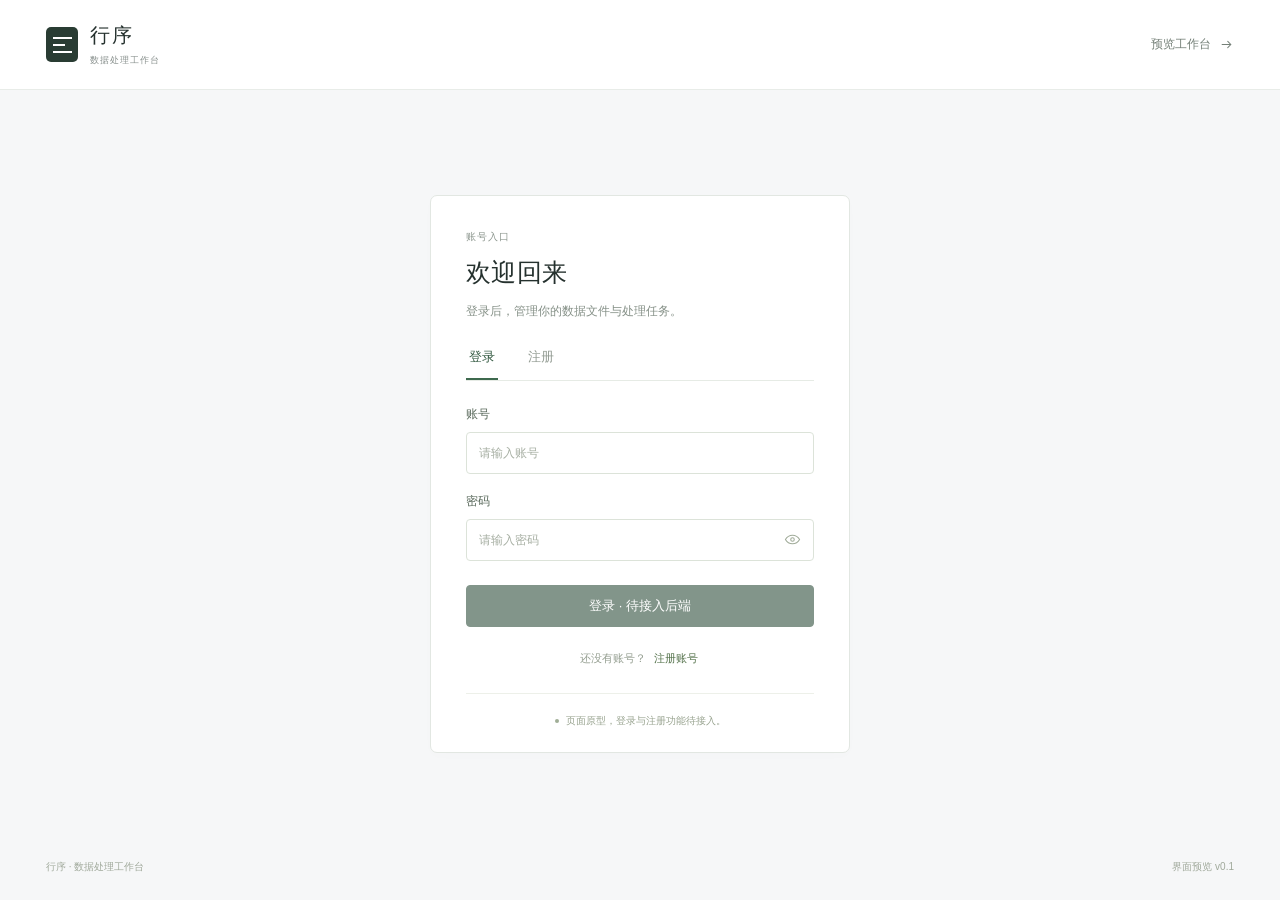
==== frontend/auth.html @ 137dc17e "The basic front-end pages have been implemented, with initial support for the application entry poin" ====
<!doctype html>
<html lang="zh-CN">
<head>
  <meta charset="utf-8">
  <meta name="viewport" content="width=device-width, initial-scale=1">
  <meta name="theme-color" content="#f6f7f8">
  <title>登录 · 行序</title>
  <link rel="icon" href="data:image/svg+xml,%3Csvg xmlns='http://www.w3.org/2000/svg' viewBox='0 0 32 32'%3E%3Crect width='32' height='32' rx='6' fill='%23273732'/%3E%3Cpath d='M8 10h16M8 16h10M8 22h16' stroke='white' stroke-width='2'/%3E%3C/svg%3E">
  <link rel="stylesheet" href="styles.css">
  <link rel="stylesheet" href="auth.css">
  <script defer src="auth.js"></script>
</head>
<body class="auth-page">
  <header class="auth-header">
    <a class="brand" href="auth.html" aria-label="行序账号首页"><span class="brand-mark" aria-hidden="true"><i></i><i></i><i></i></span><span>行序<span class="brand-sub">数据处理工作台</span></span></a>
    <a class="auth-preview-link" href="index.html">预览工作台<svg viewBox="0 0 24 24" aria-hidden="true"><path d="M5 12h14m-5-5 5 5-5 5"/></svg></a>
  </header>

  <main class="auth-main">
    <section class="auth-card" aria-labelledby="auth-title">
      <div class="auth-intro"><span class="auth-eyebrow">账号入口</span><h1 id="auth-title">欢迎回来</h1><p id="auth-description">登录后，管理你的数据文件与处理任务。</p></div>
      <div class="auth-tabs" role="tablist" aria-label="账号操作">
        <button id="login-tab" class="auth-tab active" type="button" role="tab" aria-selected="true" aria-controls="auth-panel" tabindex="0" data-mode="login">登录</button>
        <button id="register-tab" class="auth-tab" type="button" role="tab" aria-selected="false" aria-controls="auth-panel" tabindex="-1" data-mode="register">注册</button>
      </div>

      <div id="auth-panel" role="tabpanel" aria-labelledby="login-tab">
        <form id="auth-form" class="auth-form" novalidate>
          <div class="auth-field"><label for="account">账号</label><input id="account" name="username" type="text" autocomplete="username" autocapitalize="none" spellcheck="false" placeholder="请输入账号"></div>
          <div class="auth-field"><label for="password">密码</label><div class="password-input"><input id="password" name="password" type="password" autocomplete="current-password" placeholder="请输入密码"><button class="password-toggle" type="button" data-password="password" aria-label="显示密码" aria-pressed="false"><svg viewBox="0 0 24 24" aria-hidden="true"><path d="M2 12s3.5-6 10-6 10 6 10 6-3.5 6-10 6S2 12 2 12Z"/><circle cx="12" cy="12" r="2.5"/><path class="eye-slash" d="m4 4 16 16"/></svg></button></div></div>
          <div class="auth-field" id="confirm-field" hidden><label for="confirm-password">确认密码</label><div class="password-input"><input id="confirm-password" name="password_confirmation" type="password" autocomplete="new-password" placeholder="请再次输入密码" disabled><button class="password-toggle" type="button" data-password="confirm-password" aria-label="显示确认密码" aria-pressed="false"><svg viewBox="0 0 24 24" aria-hidden="true"><path d="M2 12s3.5-6 10-6 10 6 10 6-3.5 6-10 6S2 12 2 12Z"/><circle cx="12" cy="12" r="2.5"/><path class="eye-slash" d="m4 4 16 16"/></svg></button></div></div>
          <button id="auth-submit" class="auth-submit" type="submit" disabled>登录 · 待接入后端</button>
        </form>
        <p class="auth-switch-prompt"><span id="switch-description">还没有账号？</span><button id="switch-mode" type="button">注册账号</button></p>
      </div>

      <div class="auth-prototype-note"><span class="small-dot"></span><span>页面原型，登录与注册功能待接入。</span></div>
    </section>
  </main>

  <footer class="auth-footer"><span>行序 · 数据处理工作台</span><span>界面预览 v0.1</span></footer>
</body>
</html>
---- frontend/styles.css ----
:root{--bg:#f6f7f8;--surface:#fff;--text:#25312e;--muted:#7b8480;--line:#e5e9e7;--green:#386650;--green-bg:#edf5ef;--accent:#294e40;--blue:#456d92;--red:#ac524b;--radius:5px;font-family:-apple-system,BlinkMacSystemFont,"Segoe UI","Microsoft YaHei",sans-serif;color:var(--text);font-size:13px;font-synthesis:none}
*{box-sizing:border-box}body{margin:0;background:var(--bg)}button,input,select{font:inherit}button,a,input{ -webkit-tap-highlight-color:transparent}button{cursor:pointer}button:disabled{cursor:not-allowed;opacity:.45}button{color:inherit}a{color:inherit;text-decoration:none}svg{width:18px;height:18px;fill:none;stroke:currentColor;stroke-width:1.65;stroke-linecap:round;stroke-linejoin:round;flex-shrink:0}.svg-library{position:absolute;width:0;height:0;overflow:hidden}button:focus-visible,a:focus-visible,.dropzone:focus-visible{outline:2px solid #527d68;outline-offset:3px}input:focus-visible{outline:0;border-color:#6f947e!important;box-shadow:0 0 0 2px #38665013}[hidden]{display:none!important}
.sidebar{width:214px;position:fixed;inset:0 auto 0 0;background:#fff;border-right:1px solid var(--line);display:flex;flex-direction:column;z-index:5;padding:33px 16px 0}.brand{display:flex;gap:12px;align-items:center;padding:0 10px}.brand>span:last-child{font-size:21px;font-weight:650;letter-spacing:2px}.brand-sub{display:block;font-size:10px;color:#88908d;font-weight:400;letter-spacing:1px;margin-top:5px}.brand-mark{display:flex;flex-direction:column;gap:5px;justify-content:center;width:33px;height:37px;background:#293c33;border-radius:5px;padding:9px 7px}.brand-mark i{display:block;height:2px;background:#fff;width:19px}.brand-mark i:nth-child(2){width:12px}.workspace-label{display:flex;justify-content:space-between;align-items:center;color:#969e99;font-size:10px;letter-spacing:1px;padding:43px 13px 13px}.workspace-label span{font-size:9px;letter-spacing:.5px;border:1px solid var(--line);padding:2px 4px;border-radius:3px;color:#8a948e}.nav-item{display:flex;align-items:center;width:100%;gap:12px;border:0;background:transparent;border-radius:4px;padding:12px 13px;margin:2px 0;color:#717c75;text-align:left;font-size:13px}.nav-item:hover{background:#f5f7f5}.nav-item.active{background:#edf3ef;color:#345a45;font-weight:600}.nav-item svg{width:17px;height:17px}.nav-count{margin-left:auto;font-size:10px;min-width:21px;text-align:center;border:1px solid #d4e0d7;border-radius:3px;padding:1px 4px;font-weight:500}.sidebar-note{margin-top:auto;padding:30px 12px 25px;font-size:11px;color:#69786e}.small-dot{display:inline-block;width:5px;height:5px;border-radius:50%;background:#789987;margin-right:7px;vertical-align:middle}.sidebar-note p{font-size:10px;line-height:1.8;color:#99a19c;margin:7px 0 0}.sidebar-bottom{display:flex;align-items:center;gap:10px;border-top:1px solid var(--line);padding:19px 8px}.avatar{display:grid;place-items:center;width:31px;height:31px;background:#ecefe9;border:1px solid #e0e6dc;border-radius:50%;font-size:12px;color:#65715b}.sidebar-bottom strong{display:block;font-size:11px;font-weight:500}.sidebar-bottom div>span{display:block;font-size:9px;color:#939b96;margin-top:3px}.version{font-size:10px;color:#a5aba7;margin-left:auto;font-family:monospace}.shell{margin-left:214px}.topbar{height:64px;border-bottom:1px solid var(--line);padding:0 38px;display:flex;align-items:center;justify-content:space-between;background:#fff}.breadcrumb{display:flex;gap:12px;align-items:center;color:#98a09b;font-size:11px}.breadcrumb svg{width:11px;height:11px;color:#aab1ad}.breadcrumb span{color:#57635c}.topbar-right{display:flex;align-items:center;gap:24px}.prototype-badge{font-size:10px;padding:3px 7px;border:1px solid #e2e5e1;border-radius:3px;color:#7e887f;background:#fafbf9}.plain-button{border:0;background:transparent;display:inline-flex;align-items:center;gap:6px;color:#6d7972;font-size:11px;padding:6px 0}.plain-button:hover,.text-button:hover{color:#1f5239}.plain-button svg{width:14px;height:14px}main{padding:36px 38px 20px;max-width:1700px;margin:auto}.page-heading{display:flex;align-items:center;justify-content:space-between;gap:20px;margin-bottom:30px}.eyebrow{font-size:10px;color:#8c9690;letter-spacing:1.5px;margin-bottom:8px}h1{font-size:26px;font-weight:600;letter-spacing:.4px;margin:0}h2{font-weight:600;margin:0;font-size:16px}.page-heading p{color:#8a938d;font-size:12px;margin:10px 0 0}.heading-actions{display:flex;gap:10px;padding-top:13px}.button{display:inline-flex;align-items:center;justify-content:center;gap:7px;border:1px solid #dce2de;background:#fff;min-height:35px;padding:8px 13px;border-radius:var(--radius);font-size:12px;line-height:1.3;white-space:nowrap}.button svg{width:15px;height:15px}.button:hover{background:#f5f7f5}.button.primary{background:var(--accent);border-color:var(--accent);color:white}.button.primary:hover{background:#203f33}.button.small{padding:6px 9px;min-height:29px;font-size:11px}.stats{display:grid;grid-template-columns:repeat(4,1fr);background:#fff;border:1px solid var(--line);border-radius:var(--radius);margin-bottom:25px;padding:23px 0}.stat{padding:0 25px;border-right:1px solid var(--line)}.stat:last-child{border:0}.stat-label{font-size:11px;color:#859087;display:flex;align-items:center;gap:6px}.stat-label .small-dot{margin:0;width:5px;height:5px}.stat-value{font-size:28px;letter-spacing:-.5px;font-weight:550;line-height:1.4;margin-top:5px;font-variant-numeric:tabular-nums}.stat-value small{font-size:10px;color:#939b96;font-weight:400;margin-left:10px;letter-spacing:0}.stat-value.success{color:#456b52}.stat-value.danger{color:#a05d55}.panel{background:white;border:1px solid var(--line);border-radius:var(--radius);overflow:hidden}.panel-toolbar{display:flex;justify-content:space-between;align-items:center;padding:0 19px;border-bottom:1px solid var(--line);height:53px}.tabs{display:flex;align-self:stretch;gap:24px}.tab{border:0;border-bottom:2px solid transparent;background:transparent;padding:0 1px;color:#858d87;font-size:12px;white-space:nowrap}.tab.active{color:#325940;border-bottom-color:#3e694e;font-weight:600}.tab span{font-size:10px;background:#f0f3ef;padding:1px 5px;border-radius:3px;margin-left:4px;color:#7d887f}.tab.active span{background:#eaf0e9;color:#5f785e}.icon-button{width:29px;height:29px;display:inline-flex;justify-content:center;align-items:center;flex-shrink:0;border:1px solid transparent;background:transparent;border-radius:4px;color:#8a958d}.icon-button:hover{background:#f1f4f0;color:#3f5e49}.icon-button svg{width:16px;height:16px}.filterbar{display:flex;align-items:center;gap:20px;padding:17px 20px}.search-field{position:relative;display:block;width:280px;max-width:100%}.search-field>svg{position:absolute;left:10px;top:9px;width:14px;height:14px;color:#a0a8a2}.search-field input{width:100%;border:1px solid #e1e6e1;background:#fff;border-radius:4px;height:33px;padding:7px 10px 7px 32px;font-size:11px;color:#4b5b50}.search-field input::placeholder{color:#a1aaa3}.filter-note{font-size:10px;color:#9aa29b;white-space:nowrap}.separator{padding:0 10px;color:#c1c8c1}.export-button{margin-left:auto;white-space:nowrap}.table-scroll{overflow:auto}table{border-collapse:collapse;width:100%;text-align:left;white-space:nowrap}th{height:38px;background:#f8faf8;border-top:1px solid #edf0ed;border-bottom:1px solid #e9ede8;color:#8b958c;font-size:10px;font-weight:500;padding:0 18px}td{height:77px;border-bottom:1px solid #edf0ed;padding:12px 18px;font-size:11px;color:#68766b}tbody tr:last-child td{border-bottom:0}tbody tr:hover{background:#fcfdfb}.task-table{min-width:950px}.task-table th:first-child,.task-table td:first-child{padding-left:20px}.file-cell{display:flex;align-items:center;gap:11px;max-width:300px}.file-symbol{height:34px;width:28px;background:#f2f5ee;display:grid;place-items:center;border:1px solid #e6eadd;border-radius:3px;color:#7e936c;flex-shrink:0}.file-symbol svg{width:17px;height:17px}.file-name{display:block;max-width:230px;overflow:hidden;text-overflow:ellipsis;color:#3f4b42;font-size:12px;font-weight:500;margin-bottom:6px}.task-id{display:block;color:#a3aba4;font-family:"SFMono-Regular",Consolas,monospace;font-size:9px;letter-spacing:.25px}.person{display:flex;gap:7px;align-items:center}.mini-avatar{width:21px;height:21px;border-radius:50%;background:#f0f1ed;display:grid;place-items:center;color:#8b9682;font-size:9px}.tag{display:inline-flex;align-items:center;gap:5px;padding:4px 7px;border-radius:3px;font-size:10px;line-height:1;white-space:nowrap;font-weight:400}.tag .small-dot{margin:0;width:4px;height:4px;background:currentColor}.tag.running{color:#567699;background:#edf2f8}.tag.queued{color:#97825d;background:#f7f3e9}.tag.succeeded{color:#5e805e;background:#eff5eb}.tag.failed{color:#b06f62;background:#faefeb}.tag.neutral{color:#7d887b;background:#f2f4f0}.progress-cell{width:112px}.progress-caption{display:flex;justify-content:space-between;gap:12px;font-size:10px;color:#9aa399;margin-bottom:7px}.progress-caption span:last-child{font-variant-numeric:tabular-nums;color:#768b75}.progress-track{height:3px;background:#edf1eb;border-radius:3px;overflow:hidden}.progress-fill{height:100%;background:#86a77b;border-radius:3px;transition:width .5s}.progress-fill.running{background:#86a0bd}.progress-fill.failed{background:#c5a295}.numeric{text-align:right;font-variant-numeric:tabular-nums}.good-count{color:#73856a}.bad-count{color:#b17a66}.count-divider{padding:0 5px;color:#c0c7bd}.date-cell{color:#8d978d;font-size:10px;font-variant-numeric:tabular-nums}.date-cell span{display:block;margin-top:5px;font-size:9px;color:#abb2a8}.text-button{border:0;background:transparent;padding:4px 0;color:#55765b;font-size:11px}.row-actions{display:flex;gap:12px;align-items:center;justify-content:flex-end}.row-actions .text-button{white-space:nowrap}.action-heading{text-align:right}.table-footer{display:flex;justify-content:space-between;align-items:center;padding:13px 20px;border-top:1px solid var(--line);font-size:10px;color:#a1a99f;min-height:53px}.pagination{display:flex;align-items:center;gap:12px;font-variant-numeric:tabular-nums}.pagination .icon-button{border-color:#e6eae2;width:24px;height:24px}.pagination svg{width:12px;height:12px}.rotate{transform:rotate(180deg)}.page-footer{display:flex;justify-content:space-between;gap:16px;color:#a0a99f;font-size:10px;padding-top:21px}.empty-state{text-align:center;height:230px;color:#9aa599;padding:50px 20px;white-space:normal}.empty-state svg{width:28px;height:28px;display:block;margin:0 auto 14px;color:#b0bdac}.empty-state strong{display:block;font-size:13px;font-weight:500;color:#768672}.empty-state p{font-size:11px;margin-top:10px}.section-bar{padding:20px 24px;display:flex;justify-content:space-between;gap:20px;align-items:center;border-bottom:1px solid var(--line)}.section-bar h2{font-size:14px}.section-bar>span{font-size:10px;color:#98a193}.panel-footnote{padding:16px 20px;font-size:11px;color:#9ba492;border-top:1px solid var(--line)}.rule-intro{margin:23px 24px;color:#8e9987;font-size:12px;line-height:1.8}.rule-row{display:flex;gap:18px;align-items:flex-start;padding:20px 24px;border-bottom:1px solid #edf0e9}.rule-index{font:11px Consolas,monospace;color:#a2ad99;margin-top:2px}.rule-row strong{font-size:12px;font-weight:500}.rule-row p{font-size:11px;color:#8f9a87;margin:7px 0 0;line-height:1.7}.rule-row code{font-size:10px;margin-left:auto;color:#819176;background:#f4f6f0;border:1px solid #e9eee2;padding:4px 7px;border-radius:3px}.rule-format{margin:24px;background:#f8faf5;border:1px solid #e8eddf;padding:18px;border-radius:4px}.rule-format strong{font-size:12px;font-weight:500}.rule-format p{font-size:11px;color:#909c84;line-height:1.8}.rule-format code{font:11px Consolas,monospace;color:#5b6e4a}
dialog{color:var(--text);border:1px solid #e0e6db;padding:0;box-shadow:0 18px 70px #28342420}dialog::backdrop{background:#283b3440}.modal{width:550px;max-width:calc(100% - 30px);border-radius:8px;max-height:90vh}.modal-heading{display:flex;justify-content:space-between;gap:20px;padding:25px 25px 20px;border-bottom:1px solid var(--line)}.modal-heading h2{font-size:17px}.modal-heading p{font-size:11px;color:#929b8b;line-height:1.7;margin:8px 0 0}.modal-body{padding:24px 25px}.field-label{display:flex;align-items:center;gap:7px;font-size:12px;font-weight:500;margin-bottom:11px}.field-label span{color:#a1aa98;font-size:10px;font-weight:400}.dropzone{position:relative;display:flex;align-items:center;justify-content:center;flex-direction:column;gap:12px;padding:30px 15px;border:1px dashed #cbd7c1;border-radius:5px;background:#fafcf7;cursor:pointer;min-height:170px;text-align:center}.dropzone:hover,.dropzone.dragging{background:#f2f7ed;border-color:#85a36c}.dropzone input{position:absolute;opacity:0;width:1px;height:1px}.upload-icon{width:36px;height:36px;display:grid;place-items:center;border:1px solid #dfe7d5;border-radius:6px;background:white;color:#81966d}.upload-icon svg{width:20px;height:20px}.dropzone strong{font-size:12px;font-weight:500;color:#617252;max-width:100%;overflow-wrap:anywhere}.dropzone>span:last-child{font-size:10px;color:#a0ab93}.upload-tools{display:flex;justify-content:space-between;align-items:center;gap:12px;margin:8px 0 24px}.upload-tools>span{font-size:10px;color:#9aa68c}.upload-tools button{font-size:10px;white-space:nowrap}.text-input{width:100%;height:36px;border:1px solid #dce4d3;border-radius:4px;padding:8px 10px;font-size:12px;background:#fff}.text-input::placeholder{color:#b0b8a7}.notice{display:flex;gap:9px;align-items:flex-start;background:#f6f8f2;padding:12px;border-radius:4px;margin-top:20px;color:#8b987d}.notice svg{width:14px;height:14px;margin-top:2px}.notice p{font-size:10px;line-height:1.9;margin:0}.modal-footer{display:flex;justify-content:flex-end;gap:10px;border-top:1px solid var(--line);padding:16px 25px;background:#fcfdfb}.form-error{font-size:11px;color:#b46658;line-height:1.8;margin-bottom:0}.help-content{font-size:12px;line-height:2;color:#77856a}.help-content ol{padding-left:20px;margin-top:0}.help-content li{padding-bottom:8px}.help-content p{font-size:11px;color:#96a086}.detail-drawer{position:fixed;inset:0 0 0 auto;margin:0;height:100dvh;max-height:100dvh;max-width:calc(100% - 24px);width:510px;border-radius:0;border:0;border-left:1px solid var(--line);overflow-y:auto}.detail-drawer::backdrop{background:#25332c2b}.drawer-head{display:flex;align-items:center;justify-content:space-between;height:62px;border-bottom:1px solid var(--line);padding:0 25px;font-size:12px;color:#859279;background:#fff;position:sticky;top:0;z-index:1}.detail-main{padding:27px 25px}.detail-main h2{font-size:17px;overflow-wrap:anywhere;line-height:1.7}.detail-meta{display:flex;align-items:center;justify-content:space-between;gap:10px;margin:12px 0 24px}.detail-meta code{font:10px Consolas,monospace;color:#a1ac94}.detail-section{margin-top:27px;padding-top:23px;border-top:1px solid var(--line)}.detail-section h3{font-size:12px;font-weight:600;margin:0 0 16px}.detail-grid{display:grid;grid-template-columns:1fr 1fr;gap:20px;margin:22px 0}.detail-grid label{display:block;font-size:10px;color:#a1ab96;margin-bottom:7px}.detail-grid span{font-size:12px;color:#6a7a5e;overflow-wrap:anywhere}.result-grid{display:grid;grid-template-columns:repeat(3,1fr);gap:12px;margin:19px 0}.result-item{padding:13px 10px;background:#f8faf4;border:1px solid #edf1e6;border-radius:4px}.result-item span{display:block;color:#97a38b;font-size:10px}.result-item strong{display:block;font-size:19px;font-weight:500;margin-top:8px;font-variant-numeric:tabular-nums}.detail-actions{display:flex;gap:9px;flex-wrap:wrap;margin-top:18px}.error-message{font-size:12px;line-height:1.8;color:#a67361;background:#fbf3ee;padding:13px;border:1px solid #f1e1d6;border-radius:4px;margin-top:18px}.tiny-table{white-space:normal;font-size:10px}.tiny-table th,.tiny-table td{padding:9px 8px;height:auto;line-height:1.7;font-size:10px}.tiny-table th:first-child{width:45px}.tiny-table td{vertical-align:top}.small-note{font-size:10px;color:#a2ad96;line-height:1.9;margin:12px 0 0}.timeline{list-style:none;padding:0;margin:0}.timeline li{display:flex;gap:10px;padding:0 0 15px;font-size:10px;line-height:1.7;color:#8f9d80}.timeline time{font:10px Consolas,monospace;color:#b0b9a4;flex-shrink:0;padding-top:2px}.timeline .small-dot{margin-top:6px;flex-shrink:0;background:#bcc9b0}.toast{position:fixed;bottom:27px;left:calc(50% + 107px);transform:translateX(-50%);background:#2d3e32;color:#fff;padding:12px 19px;border-radius:5px;font-size:12px;box-shadow:0 6px 24px #2d3e3220;z-index:100;max-width:calc(100vw - 30px)}
@media(min-width:1550px){main{padding-top:43px}.page-heading{margin-bottom:34px}.stats{padding:27px 0}td{height:84px}.task-table{min-width:1030px}.file-name{max-width:290px}}
@media(max-width:1150px){.sidebar{width:182px;padding-left:12px;padding-right:12px}.shell{margin-left:182px}main{padding:28px 24px 18px}.topbar{padding:0 24px}.brand{gap:9px;padding:0 7px}.brand-sub{font-size:9px;letter-spacing:.4px}.filter-note{display:none}.stat{padding:0 20px}.toast{left:calc(50% + 91px)}.tabs{gap:19px}}
@media(max-width:760px){.sidebar{width:64px;padding:21px 9px 0}.brand{padding:0;justify-content:center}.brand>span:last-child,.workspace-label,.nav-item .nav-count,.sidebar-note,.sidebar-bottom{display:none}.sidebar nav{margin-top:31px}.nav-item{font-size:0;justify-content:center;padding:12px 0;gap:0;margin:7px 0}.nav-item svg{width:20px;height:20px}.shell{margin-left:64px}.topbar{height:55px;padding:0 17px}.topbar-right{gap:10px}.topbar-right .plain-button{font-size:0;gap:0}.prototype-badge{font-size:9px}main{padding:24px 16px 18px}.page-heading{align-items:flex-start;flex-direction:column;gap:16px;margin-bottom:22px}h1{font-size:23px}.page-heading p{font-size:11px;line-height:1.8;margin-top:8px}.heading-actions{padding:0;width:100%}.heading-actions .button{flex:1}.stats{grid-template-columns:repeat(2,1fr);padding:0;margin-bottom:18px}.stat{padding:16px 18px}.stat:nth-child(2){border:0}.stat:nth-child(-n+2){border-bottom:1px solid var(--line)}.stat-value{font-size:24px}.stat-value small{font-size:9px;margin-left:7px}.panel-toolbar{padding:0 12px;height:47px}.tabs{gap:16px}.tab{font-size:11px}.tab span{display:none}.filterbar{padding:13px 12px;gap:12px}.search-field{width:100%}.export-button{font-size:0;gap:0}.export-button svg{width:16px;height:16px}.page-footer{flex-direction:column;gap:8px;line-height:1.8}.toast{left:50%;bottom:20px}.section-bar{padding:18px 17px}.section-bar>span{font-size:9px}.rule-row{padding:18px 17px;gap:10px}.rule-row code{display:none}.rule-intro{margin:18px 17px}.rule-format{margin:18px 17px}.modal-body,.modal-heading{padding-left:20px;padding-right:20px}.upload-tools>span{max-width:220px;line-height:1.8}.detail-main{padding:23px 20px}.detail-drawer{width:470px}.table-footer{padding:12px}.brand-mark{width:31px;height:34px;padding:8px 6px}}
.topbar-right a.plain-button{font-size:11px}
@media(prefers-reduced-motion:reduce){*,*::before,*::after{transition:none!important;scroll-behavior:auto!important}}
@media(max-width:760px){
  .task-table{min-width:0;white-space:normal}.task-table thead{display:none}.task-table tbody{display:block}.task-table tr{display:grid;grid-template-columns:minmax(0,1fr) auto;gap:15px 12px;padding:17px 14px;border-top:1px solid var(--line)}.task-table td,.task-table td:first-child{height:auto;padding:0;border:0;min-width:0}.task-table td:nth-child(1){grid-area:1/1}.task-table td:nth-child(2){display:none}.task-table td:nth-child(3){grid-area:1/2;align-self:start}.task-table td:nth-child(4){grid-area:2/1;align-self:center}.task-table td:nth-child(5){grid-area:2/2;align-self:center}.task-table td:nth-child(6){grid-area:3/1;align-self:center}.task-table td:nth-child(7){grid-area:3/2;align-self:center}.task-table .file-name{max-width:100%;font-size:11px;margin-bottom:5px}.task-table .file-cell{gap:9px;max-width:100%}.task-table .file-cell>div{min-width:0}.task-table .file-symbol{width:25px;height:31px}.task-table .progress-cell{width:100%}.task-table .date-cell{font-size:9px}.task-table .date-cell span{display:inline;margin:0 0 0 6px}.task-table .numeric::before{content:'有效 / 错误行';display:block;font-size:9px;color:#9ba692;margin-bottom:4px}.task-table .empty-state{grid-column:1/-1;padding:40px 10px!important;height:auto}.task-table .row-actions{gap:15px}.task-table .task-id{font-size:8px}.task-table .tag{font-size:9px}.task-table .progress-caption{font-size:9px}.task-table .row-actions .text-button{font-size:10px}.table-footer{gap:8px;font-size:9px}.pagination{gap:7px}.filterbar{border-bottom:0}
}
---- frontend/auth.css ----
/* Account-page styles. Selectors are scoped to avoid changing the workspace. */
.auth-page{min-height:100dvh;background:#f6f7f8;display:flex;flex-direction:column}
.auth-header{height:90px;min-height:90px;padding:0 46px;display:flex;align-items:center;justify-content:space-between;gap:20px;border-bottom:1px solid #e8ece8;background:#fff}
.auth-header .brand{padding:0}.auth-header .brand>span:last-child{font-size:20px}.auth-header .brand-sub{font-size:9px;letter-spacing:1px}.auth-header .brand-mark{width:32px;height:35px}
.auth-preview-link{display:inline-flex;gap:8px;align-items:center;font-size:12px;color:#758078;padding:8px 0;white-space:nowrap}.auth-preview-link svg{width:15px;height:15px}.auth-preview-link:hover{color:#294e40}
.auth-main{max-width:none;margin:0;padding:45px 20px;flex:1;display:grid;place-items:center}
.auth-card{width:420px;max-width:100%;background:#fff;border:1px solid #e2e7e2;border-radius:7px;padding:34px 35px 22px;box-shadow:0 3px 12px #23382b03}
.auth-eyebrow{display:block;font-size:10px;letter-spacing:1px;color:#8d978f;margin-bottom:10px}.auth-intro h1{font-size:25px;font-weight:600;letter-spacing:.3px;line-height:1.5}.auth-intro p{font-size:12px;line-height:1.9;color:#859087;margin:8px 0 0}
.auth-tabs{display:flex;gap:27px;border-bottom:1px solid #e6ebe5;margin:25px 0 25px}.auth-tab{border:0;border-bottom:2px solid transparent;border-radius:0;background:transparent;padding:0 1px 12px;font-size:13px;color:#929b92;min-width:32px}.auth-tab.active{border-bottom-color:#3e694e;color:#325940;font-weight:600}.auth-tab:hover{color:#325940}
.auth-form{display:flex;flex-direction:column;gap:19px}.auth-field label{display:block;font-size:12px;color:#58685a;margin-bottom:9px}.auth-field input{display:block;width:100%;height:42px;border:1px solid #dce3d9;border-radius:4px;padding:10px 12px;background:#fff;color:#384d3e;font-size:13px;line-height:20px}.auth-field input::placeholder{color:#a7afa3;font-size:12px}.password-input{position:relative}.password-input input{padding-right:44px}.password-toggle{position:absolute;right:6px;top:5px;width:32px;height:32px;display:grid;place-items:center;background:transparent;border:0;border-radius:3px;color:#a0ab99}.password-toggle:hover{color:#5e7857;background:#f6f8f2}.password-toggle svg{width:17px;height:17px;stroke-width:1.5}.password-toggle .eye-slash{display:none}.password-toggle[aria-pressed=true] .eye-slash{display:block}
.auth-submit{height:42px;border:1px solid #82958a;border-radius:4px;background:#82958a;color:#fff;font-size:13px;font-weight:500;margin-top:5px}.auth-submit:disabled{opacity:1;cursor:not-allowed}
.auth-switch-prompt{display:flex;align-items:center;justify-content:center;gap:5px;margin:21px 0 24px;color:#949e90;font-size:11px}.auth-switch-prompt button{border:0;background:transparent;padding:3px;color:#54724b;font-size:11px}.auth-switch-prompt button:hover{text-decoration:underline}
.auth-prototype-note{display:flex;justify-content:center;align-items:center;gap:0;border-top:1px solid #edf0e9;padding-top:18px;color:#98a38f;font-size:10px;line-height:1.8}.auth-prototype-note .small-dot{width:4px;height:4px;background:#a0ae96}
.auth-footer{display:flex;justify-content:space-between;gap:20px;padding:0 46px 24px;color:#a0a99b;font-size:10px;line-height:1.8}
@media(max-width:600px){.auth-header{height:76px;min-height:76px;padding:0 23px}.auth-header .brand{gap:9px}.auth-header .brand>span:last-child{display:block;font-size:19px}.auth-header .brand-sub{font-size:8px}.auth-header .brand-mark{width:29px;height:32px;padding:8px 6px}.auth-header .brand-mark i{width:17px}.auth-preview-link{font-size:11px;gap:5px}.auth-main{padding:32px 19px}.auth-card{padding:28px 25px 20px}.auth-intro h1{font-size:23px}.auth-footer{padding:0 23px 20px;font-size:9px}.auth-intro p{font-size:11px}}
@media(max-width:360px){.auth-header{padding:0 17px}.auth-main{padding:25px 13px}.auth-card{padding:25px 20px 20px}.auth-footer{padding:0 17px 18px}}
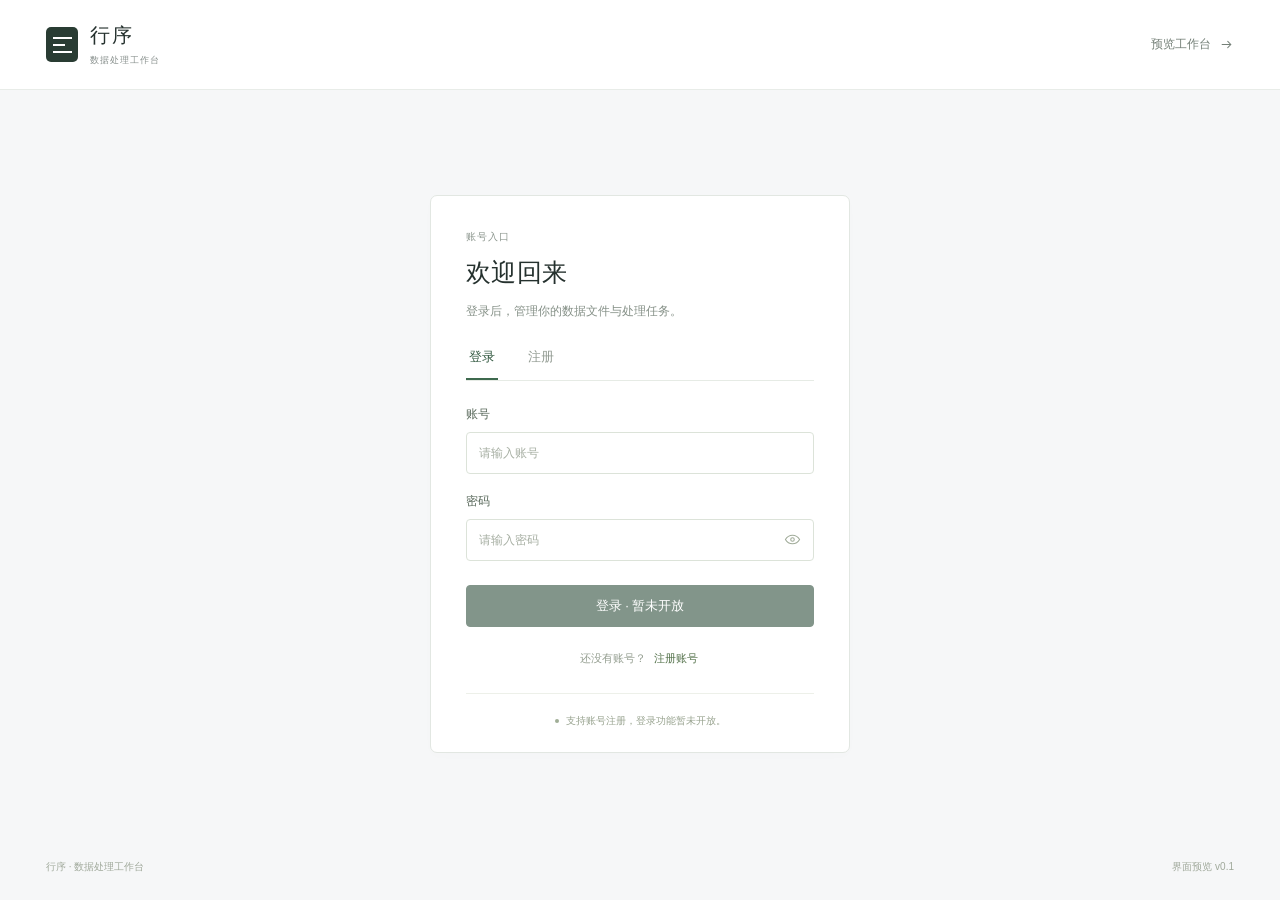
==== commit 4ae4051e: "Implemented the command to start the frontend and backend together." ====
--- a/frontend/auth.html
+++ b/frontend/auth.html
@@ -4,6 +4,7 @@
   <meta charset="utf-8">
   <meta name="viewport" content="width=device-width, initial-scale=1">
   <meta name="theme-color" content="#f6f7f8">
+  <meta name="api-base-url" content="http://127.0.0.1:8000">
   <title>登录 · 行序</title>
   <link rel="icon" href="data:image/svg+xml,%3Csvg xmlns='http://www.w3.org/2000/svg' viewBox='0 0 32 32'%3E%3Crect width='32' height='32' rx='6' fill='%23273732'/%3E%3Cpath d='M8 10h16M8 16h10M8 22h16' stroke='white' stroke-width='2'/%3E%3C/svg%3E">
   <link rel="stylesheet" href="styles.css">
@@ -26,15 +27,16 @@
 
       <div id="auth-panel" role="tabpanel" aria-labelledby="login-tab">
         <form id="auth-form" class="auth-form" novalidate>
-          <div class="auth-field"><label for="account">账号</label><input id="account" name="username" type="text" autocomplete="username" autocapitalize="none" spellcheck="false" placeholder="请输入账号"></div>
-          <div class="auth-field"><label for="password">密码</label><div class="password-input"><input id="password" name="password" type="password" autocomplete="current-password" placeholder="请输入密码"><button class="password-toggle" type="button" data-password="password" aria-label="显示密码" aria-pressed="false"><svg viewBox="0 0 24 24" aria-hidden="true"><path d="M2 12s3.5-6 10-6 10 6 10 6-3.5 6-10 6S2 12 2 12Z"/><circle cx="12" cy="12" r="2.5"/><path class="eye-slash" d="m4 4 16 16"/></svg></button></div></div>
-          <div class="auth-field" id="confirm-field" hidden><label for="confirm-password">确认密码</label><div class="password-input"><input id="confirm-password" name="password_confirmation" type="password" autocomplete="new-password" placeholder="请再次输入密码" disabled><button class="password-toggle" type="button" data-password="confirm-password" aria-label="显示确认密码" aria-pressed="false"><svg viewBox="0 0 24 24" aria-hidden="true"><path d="M2 12s3.5-6 10-6 10 6 10 6-3.5 6-10 6S2 12 2 12Z"/><circle cx="12" cy="12" r="2.5"/><path class="eye-slash" d="m4 4 16 16"/></svg></button></div></div>
-          <button id="auth-submit" class="auth-submit" type="submit" disabled>登录 · 待接入后端</button>
+          <div class="auth-field"><label for="account">账号</label><input id="account" name="username" type="text" autocomplete="username" autocapitalize="none" spellcheck="false" placeholder="请输入账号" aria-describedby="account-feedback"><p id="account-feedback" class="auth-field-error" aria-live="polite" hidden></p></div>
+          <div class="auth-field"><label for="password">密码</label><div class="password-input"><input id="password" name="password" type="password" autocomplete="current-password" placeholder="请输入密码" aria-describedby="password-hint password-feedback"><button class="password-toggle" type="button" data-password="password" aria-label="显示密码" aria-pressed="false"><svg viewBox="0 0 24 24" aria-hidden="true"><path d="M2 12s3.5-6 10-6 10 6 10 6-3.5 6-10 6S2 12 2 12Z"/><circle cx="12" cy="12" r="2.5"/><path class="eye-slash" d="m4 4 16 16"/></svg></button></div><p id="password-hint" class="auth-field-hint" hidden>8～128 个字符，可使用中文、字母、数字、符号和空格；避免常见弱密码。</p><p id="password-feedback" class="auth-field-error" aria-live="polite" hidden></p></div>
+          <div class="auth-field" id="confirm-field" hidden><label for="confirm-password">确认密码</label><div class="password-input"><input id="confirm-password" name="password_confirmation" type="password" autocomplete="new-password" placeholder="请再次输入密码" aria-describedby="confirmation-feedback" disabled><button class="password-toggle" type="button" data-password="confirm-password" aria-label="显示确认密码" aria-pressed="false"><svg viewBox="0 0 24 24" aria-hidden="true"><path d="M2 12s3.5-6 10-6 10 6 10 6-3.5 6-10 6S2 12 2 12Z"/><circle cx="12" cy="12" r="2.5"/><path class="eye-slash" d="m4 4 16 16"/></svg></button></div><p id="confirmation-feedback" class="auth-field-error" aria-live="polite" hidden></p></div>
+          <button id="auth-submit" class="auth-submit" type="submit" disabled>登录 · 暂未开放</button>
+          <p id="auth-feedback" class="auth-feedback" role="status" aria-live="polite" hidden></p>
         </form>
         <p class="auth-switch-prompt"><span id="switch-description">还没有账号？</span><button id="switch-mode" type="button">注册账号</button></p>
       </div>
 
-      <div class="auth-prototype-note"><span class="small-dot"></span><span>页面原型，登录与注册功能待接入。</span></div>
+      <div class="auth-prototype-note"><span class="small-dot"></span><span>支持账号注册，登录功能暂未开放。</span></div>
     </section>
   </main>
 
--- a/frontend/auth.css
+++ b/frontend/auth.css
@@ -8,7 +8,10 @@
 .auth-eyebrow{display:block;font-size:10px;letter-spacing:1px;color:#8d978f;margin-bottom:10px}.auth-intro h1{font-size:25px;font-weight:600;letter-spacing:.3px;line-height:1.5}.auth-intro p{font-size:12px;line-height:1.9;color:#859087;margin:8px 0 0}
 .auth-tabs{display:flex;gap:27px;border-bottom:1px solid #e6ebe5;margin:25px 0 25px}.auth-tab{border:0;border-bottom:2px solid transparent;border-radius:0;background:transparent;padding:0 1px 12px;font-size:13px;color:#929b92;min-width:32px}.auth-tab.active{border-bottom-color:#3e694e;color:#325940;font-weight:600}.auth-tab:hover{color:#325940}
 .auth-form{display:flex;flex-direction:column;gap:19px}.auth-field label{display:block;font-size:12px;color:#58685a;margin-bottom:9px}.auth-field input{display:block;width:100%;height:42px;border:1px solid #dce3d9;border-radius:4px;padding:10px 12px;background:#fff;color:#384d3e;font-size:13px;line-height:20px}.auth-field input::placeholder{color:#a7afa3;font-size:12px}.password-input{position:relative}.password-input input{padding-right:44px}.password-toggle{position:absolute;right:6px;top:5px;width:32px;height:32px;display:grid;place-items:center;background:transparent;border:0;border-radius:3px;color:#a0ab99}.password-toggle:hover{color:#5e7857;background:#f6f8f2}.password-toggle svg{width:17px;height:17px;stroke-width:1.5}.password-toggle .eye-slash{display:none}.password-toggle[aria-pressed=true] .eye-slash{display:block}
+.auth-field-hint,.auth-field-error{font-size:11px;line-height:1.7;margin:7px 0 0}.auth-field-hint{color:#859087}.auth-field-error{color:#a04236}.auth-field input[aria-invalid=true]{border-color:#b8796c}
 .auth-submit{height:42px;border:1px solid #82958a;border-radius:4px;background:#82958a;color:#fff;font-size:13px;font-weight:500;margin-top:5px}.auth-submit:disabled{opacity:1;cursor:not-allowed}
+.auth-submit:not(:disabled){background:#3e694e;border-color:#3e694e;cursor:pointer}.auth-submit:not(:disabled):hover{background:#345b42}.auth-form[aria-busy=true] .auth-submit{cursor:wait}
+.auth-feedback{font-size:12px;line-height:1.8;margin:0;padding:10px 12px;border-radius:4px;background:#faf1ed;color:#974739}.auth-feedback[data-state=success]{background:#eef5ef;color:#365c43}.auth-tab:disabled,.auth-switch-prompt button:disabled{cursor:wait;opacity:.65}
 .auth-switch-prompt{display:flex;align-items:center;justify-content:center;gap:5px;margin:21px 0 24px;color:#949e90;font-size:11px}.auth-switch-prompt button{border:0;background:transparent;padding:3px;color:#54724b;font-size:11px}.auth-switch-prompt button:hover{text-decoration:underline}
 .auth-prototype-note{display:flex;justify-content:center;align-items:center;gap:0;border-top:1px solid #edf0e9;padding-top:18px;color:#98a38f;font-size:10px;line-height:1.8}.auth-prototype-note .small-dot{width:4px;height:4px;background:#a0ae96}
 .auth-footer{display:flex;justify-content:space-between;gap:20px;padding:0 46px 24px;color:#a0a99b;font-size:10px;line-height:1.8}
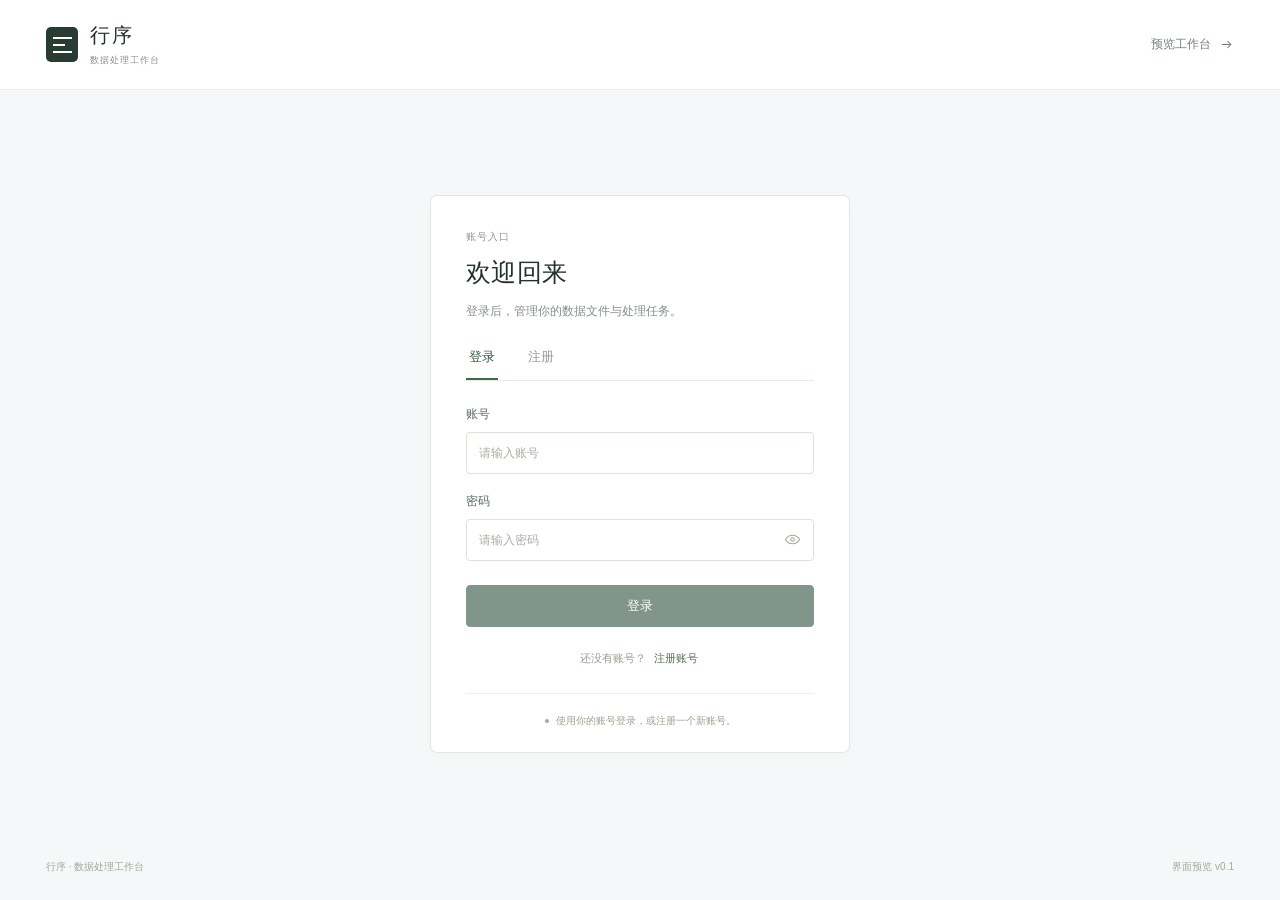
==== commit b1e33e5f: "实现了登录功能" ====
--- a/frontend/auth.html
+++ b/frontend/auth.html
@@ -9,12 +9,13 @@
   <link rel="icon" href="data:image/svg+xml,%3Csvg xmlns='http://www.w3.org/2000/svg' viewBox='0 0 32 32'%3E%3Crect width='32' height='32' rx='6' fill='%23273732'/%3E%3Cpath d='M8 10h16M8 16h10M8 22h16' stroke='white' stroke-width='2'/%3E%3C/svg%3E">
   <link rel="stylesheet" href="styles.css">
   <link rel="stylesheet" href="auth.css">
+  <script defer src="auth-session.js"></script>
   <script defer src="auth.js"></script>
 </head>
 <body class="auth-page">
   <header class="auth-header">
     <a class="brand" href="auth.html" aria-label="行序账号首页"><span class="brand-mark" aria-hidden="true"><i></i><i></i><i></i></span><span>行序<span class="brand-sub">数据处理工作台</span></span></a>
-    <a class="auth-preview-link" href="index.html">预览工作台<svg viewBox="0 0 24 24" aria-hidden="true"><path d="M5 12h14m-5-5 5 5-5 5"/></svg></a>
+    <a class="auth-preview-link" href="index.html?preview=1">预览工作台<svg viewBox="0 0 24 24" aria-hidden="true"><path d="M5 12h14m-5-5 5 5-5 5"/></svg></a>
   </header>
 
   <main class="auth-main">
@@ -26,17 +27,17 @@
       </div>
 
       <div id="auth-panel" role="tabpanel" aria-labelledby="login-tab">
-        <form id="auth-form" class="auth-form" novalidate>
+        <form id="auth-form" class="auth-form" method="post" novalidate>
           <div class="auth-field"><label for="account">账号</label><input id="account" name="username" type="text" autocomplete="username" autocapitalize="none" spellcheck="false" placeholder="请输入账号" aria-describedby="account-feedback"><p id="account-feedback" class="auth-field-error" aria-live="polite" hidden></p></div>
           <div class="auth-field"><label for="password">密码</label><div class="password-input"><input id="password" name="password" type="password" autocomplete="current-password" placeholder="请输入密码" aria-describedby="password-hint password-feedback"><button class="password-toggle" type="button" data-password="password" aria-label="显示密码" aria-pressed="false"><svg viewBox="0 0 24 24" aria-hidden="true"><path d="M2 12s3.5-6 10-6 10 6 10 6-3.5 6-10 6S2 12 2 12Z"/><circle cx="12" cy="12" r="2.5"/><path class="eye-slash" d="m4 4 16 16"/></svg></button></div><p id="password-hint" class="auth-field-hint" hidden>8～128 个字符，可使用中文、字母、数字、符号和空格；避免常见弱密码。</p><p id="password-feedback" class="auth-field-error" aria-live="polite" hidden></p></div>
           <div class="auth-field" id="confirm-field" hidden><label for="confirm-password">确认密码</label><div class="password-input"><input id="confirm-password" name="password_confirmation" type="password" autocomplete="new-password" placeholder="请再次输入密码" aria-describedby="confirmation-feedback" disabled><button class="password-toggle" type="button" data-password="confirm-password" aria-label="显示确认密码" aria-pressed="false"><svg viewBox="0 0 24 24" aria-hidden="true"><path d="M2 12s3.5-6 10-6 10 6 10 6-3.5 6-10 6S2 12 2 12Z"/><circle cx="12" cy="12" r="2.5"/><path class="eye-slash" d="m4 4 16 16"/></svg></button></div><p id="confirmation-feedback" class="auth-field-error" aria-live="polite" hidden></p></div>
-          <button id="auth-submit" class="auth-submit" type="submit" disabled>登录 · 暂未开放</button>
+          <button id="auth-submit" class="auth-submit" type="submit" disabled>登录</button>
           <p id="auth-feedback" class="auth-feedback" role="status" aria-live="polite" hidden></p>
         </form>
         <p class="auth-switch-prompt"><span id="switch-description">还没有账号？</span><button id="switch-mode" type="button">注册账号</button></p>
       </div>
 
-      <div class="auth-prototype-note"><span class="small-dot"></span><span>支持账号注册，登录功能暂未开放。</span></div>
+      <div class="auth-prototype-note"><span class="small-dot"></span><span>使用你的账号登录，或注册一个新账号。</span></div>
     </section>
   </main>
 
--- a/frontend/styles.css
+++ b/frontend/styles.css
@@ -10,3 +10,7 @@
 @media(max-width:760px){
   .task-table{min-width:0;white-space:normal}.task-table thead{display:none}.task-table tbody{display:block}.task-table tr{display:grid;grid-template-columns:minmax(0,1fr) auto;gap:15px 12px;padding:17px 14px;border-top:1px solid var(--line)}.task-table td,.task-table td:first-child{height:auto;padding:0;border:0;min-width:0}.task-table td:nth-child(1){grid-area:1/1}.task-table td:nth-child(2){display:none}.task-table td:nth-child(3){grid-area:1/2;align-self:start}.task-table td:nth-child(4){grid-area:2/1;align-self:center}.task-table td:nth-child(5){grid-area:2/2;align-self:center}.task-table td:nth-child(6){grid-area:3/1;align-self:center}.task-table td:nth-child(7){grid-area:3/2;align-self:center}.task-table .file-name{max-width:100%;font-size:11px;margin-bottom:5px}.task-table .file-cell{gap:9px;max-width:100%}.task-table .file-cell>div{min-width:0}.task-table .file-symbol{width:25px;height:31px}.task-table .progress-cell{width:100%}.task-table .date-cell{font-size:9px}.task-table .date-cell span{display:inline;margin:0 0 0 6px}.task-table .numeric::before{content:'有效 / 错误行';display:block;font-size:9px;color:#9ba692;margin-bottom:4px}.task-table .empty-state{grid-column:1/-1;padding:40px 10px!important;height:auto}.task-table .row-actions{gap:15px}.task-table .task-id{font-size:8px}.task-table .tag{font-size:9px}.task-table .progress-caption{font-size:9px}.task-table .row-actions .text-button{font-size:10px}.table-footer{gap:8px;font-size:9px}.pagination{gap:7px}.filterbar{border-bottom:0}
 }
+
+/* Keep the workbench hidden until the backend confirms identity. */
+body[data-auth-state="pending"] .sidebar,body[data-auth-state="pending"] .shell{display:none}
+.auth-loading{min-height:100dvh;display:flex;flex-direction:column;justify-content:center;align-items:center;gap:18px;padding:24px;color:var(--muted)}.auth-loading a{color:var(--green)}
